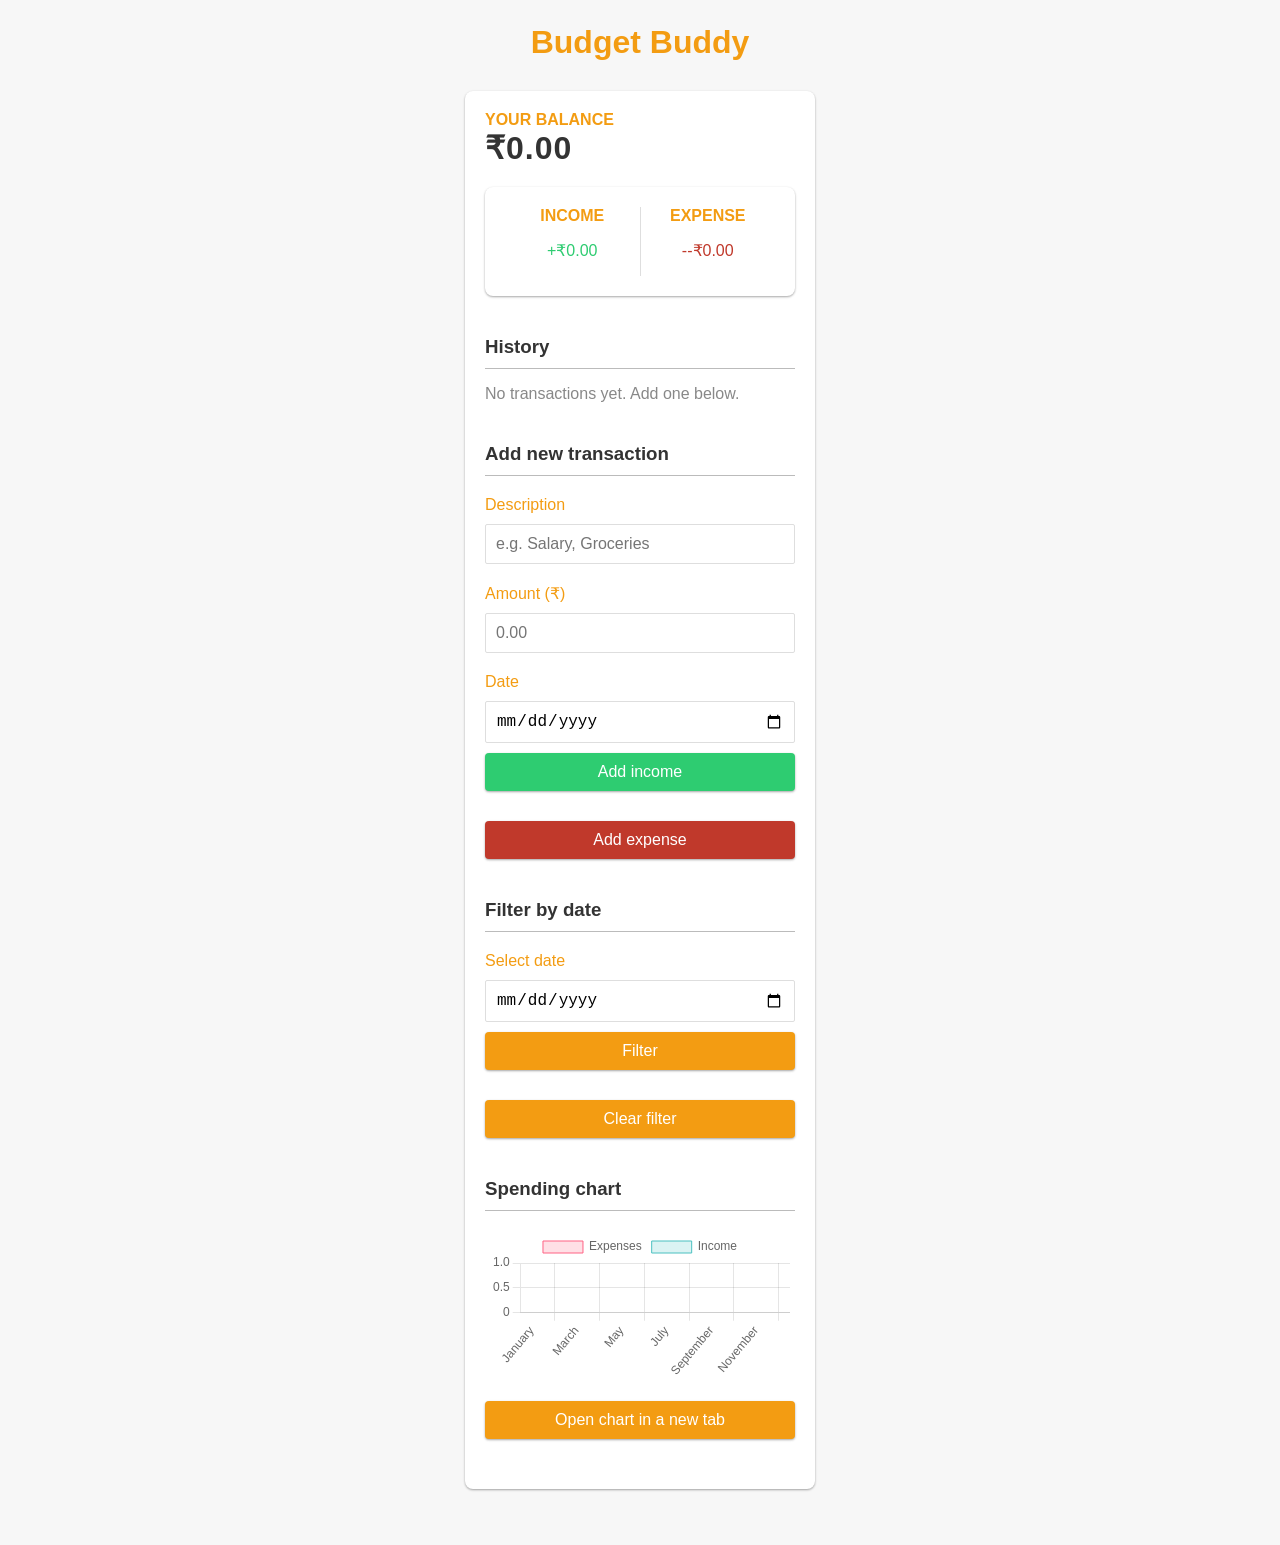
==== index.html @ 646fc15c "Tidy up for publishing: metadata, accessibility and local Chart.js - Add a meta description, Open Gr" ====
<!DOCTYPE html>
<html lang="en">
<head>
  <meta charset="UTF-8" />
  <meta name="viewport" content="width=device-width, initial-scale=1.0" />
  <title>Budget Buddy · Simple income and expense tracker</title>
  <meta name="description" content="Budget Buddy is a free income and expense tracker that runs in your browser. Log transactions, see your balance, filter by date and chart income against spending by month." />
  <meta name="author" content="Harsh Narain" />
  <meta name="theme-color" content="#f39c12" />
  <meta property="og:type" content="website" />
  <meta property="og:title" content="Budget Buddy" />
  <meta property="og:description" content="A simple income and expense tracker that runs in your browser, with monthly charts." />
  <link rel="icon" type="image/svg+xml" href="favicon.svg" />
  <link rel="stylesheet" href="style.css" />
  <script type="application/ld+json">
    {
      "@context": "https://schema.org",
      "@type": "WebApplication",
      "name": "Budget Buddy",
      "description": "A simple income and expense tracker that runs in the browser, with monthly charts.",
      "applicationCategory": "FinanceApplication",
      "operatingSystem": "Web",
      "isAccessibleForFree": true,
      "author": { "@type": "Person", "name": "Harsh Narain", "url": "https://github.com/hersh11" }
    }
  </script>
</head>
<body>
  <h1>Budget Buddy</h1>
  <main class="container">
    <p class="label">Your balance</p>
    <p id="balance" class="balance">₹0.00</p>
    <div class="inc-exp-container">
      <div>
        <p class="label">Income</p>
        <p id="money-plus" class="money-plus">+₹0.00</p>
      </div>
      <div>
        <p class="label">Expense</p>
        <p id="money-minus" class="money-minus">-₹0.00</p>
      </div>
    </div>

    <h2>History</h2>
    <p id="empty-list" class="empty-list" hidden>No transactions yet. Add one below.</p>
    <ul id="list" class="list"></ul>

    <h2>Add new transaction</h2>
    <form id="form">
      <div class="form-control">
        <label for="text">Description</label>
        <input type="text" id="text" placeholder="e.g. Salary, Groceries" autocomplete="off" />
      </div>
      <div class="form-control">
        <label for="amount">Amount (₹)</label>
        <input type="number" id="amount" placeholder="0.00" min="0.01" step="0.01" inputmode="decimal" />
      </div>
      <div class="form-control">
        <label for="date">Date</label>
        <input type="date" id="date" />
      </div>
      <p id="form-error" class="form-error" role="alert"></p>
      <button class="btn btn-income" type="button" onclick="addTransaction('income')">Add income</button>
      <button class="btn btn-expense" type="button" onclick="addTransaction('expense')">Add expense</button>
    </form>

    <h2>Filter by date</h2>
    <form id="filter-form">
      <div class="form-control">
        <label for="filter-date">Select date</label>
        <input type="date" id="filter-date" />
      </div>
      <button class="btn" type="button" onclick="filterTransactions()">Filter</button>
      <button class="btn" type="button" onclick="clearFilter()">Clear filter</button>
    </form>

    <h2>Spending chart</h2>
    <canvas id="spendingChart" role="img" aria-label="Bar chart of total income and expenses for each month"></canvas>
    <a class="btn" href="chart.html" target="_blank" rel="noopener">Open chart in a new tab</a>
  </main>

  <script src="chart.umd.min.js"></script>
  <script src="script.js"></script>
</body>
</html>
---- style.css ----
:root {
  --box-shadow: 0 1px 3px rgba(0, 0, 0, 0.12), 0 1px 2px rgba(0, 0, 0, 0.24);
  --primary-color: #f39c12;
  --primary-light-color: #f8c471;
  --income-color: #2ecc71;
  --expense-color: #c0392b;
  --background-color: #fff;
  --focus-color: #1a5276;
}

* {
  box-sizing: border-box;
}

body {
  background-color: #f7f7f7;
  display: flex;
  flex-direction: column;
  align-items: center;
  justify-content: center;
  min-height: 100vh;
  margin: 0;
  padding: 24px 0;
  font-family: -apple-system, BlinkMacSystemFont, "Segoe UI", Roboto, Oxygen, Ubuntu, Cantarell, "Open Sans", "Helvetica Neue", sans-serif;
  color: #333;
}

:focus-visible {
  outline: 3px solid var(--focus-color);
  outline-offset: 2px;
}

h1 {
  color: var(--primary-color);
  font-size: 2rem;
  margin: 0;
}

.container {
  margin: 30px auto;
  width: min(350px, calc(100% - 32px));
  background-color: var(--background-color);
  box-shadow: var(--box-shadow);
  padding: 20px;
  border-radius: 8px;
}

.container-wide {
  width: min(900px, calc(100% - 32px));
}

.balance {
  font-size: 2rem;
  font-weight: bold;
  letter-spacing: 1px;
  margin: 0;
}

h2 {
  font-size: 1.17rem;
  border-bottom: 1px solid #bbb;
  padding-bottom: 10px;
  margin: 40px 0 10px;
}

.label {
  margin: 0;
  font-weight: bold;
  text-transform: uppercase;
  color: var(--primary-color);
}

.inc-exp-container {
  background-color: var(--background-color);
  box-shadow: var(--box-shadow);
  padding: 20px;
  display: flex;
  justify-content: center;
  margin: 20px 0;
  border-radius: 8px;
}

.inc-exp-container > div {
  flex: 1;
  text-align: center;
}

.inc-exp-container > div:first-of-type {
  border-right: 1px solid #dedede;
}

.money-plus {
  color: var(--income-color);
}

.money-minus {
  color: var(--expense-color);
}

label {
  display: inline-block;
  margin: 10px 0;
  color: var(--primary-color);
}

input[type="text"],
input[type="number"],
input[type="date"] {
  border: 1px solid #dedede;
  border-radius: 2px;
  display: block;
  font-size: 16px;
  padding: 10px;
  width: 100%;
  margin-bottom: 10px;
}

.form-error {
  margin: 0 0 10px;
  color: var(--expense-color);
}

.form-error:empty {
  display: none;
}

.btn {
  cursor: pointer;
  background-color: var(--primary-color);
  box-shadow: var(--box-shadow);
  color: #fff;
  border: 0;
  display: block;
  font-size: 16px;
  margin: 10px 0 30px;
  padding: 10px;
  width: 100%;
  border-radius: 4px;
  text-align: center;
  text-decoration: none;
  transition: background-color 0.3s ease;
}

.btn:hover {
  background-color: var(--primary-light-color);
}

.btn-income {
  background-color: var(--income-color);
}

.btn-expense {
  background-color: var(--expense-color);
}

.empty-list {
  color: #888;
}

.list {
  list-style-type: none;
  padding: 0;
  margin-bottom: 40px;
}

.list li {
  background-color: var(--background-color);
  box-shadow: var(--box-shadow);
  color: #333;
  display: flex;
  align-items: center;
  justify-content: space-between;
  gap: 10px;
  position: relative;
  padding: 10px;
  margin: 10px 0;
  border-radius: 8px;
}

.list li.plus {
  border-right: 5px solid var(--income-color);
}

.list li.minus {
  border-right: 5px solid var(--expense-color);
}

.transaction-text {
  flex: 1;
  min-width: 0;
  overflow-wrap: anywhere;
}

.delete-btn {
  cursor: pointer;
  background-color: #e74c3c;
  border: 0;
  color: #fff;
  font-size: 20px;
  line-height: 20px;
  padding: 2px 5px;
  position: absolute;
  top: 50%;
  left: 0;
  transform: translate(-100%, -50%);
  opacity: 0;
  transition: opacity 0.3s ease;
  border-radius: 4px;
}

.list li:hover .delete-btn,
.delete-btn:focus-visible {
  opacity: 1;
}

/* Touch screens have no hover, so keep the delete button visible inside the row. */
@media (hover: none) {
  .delete-btn {
    position: static;
    transform: none;
    opacity: 1;
  }
}

.transaction-date {
  font-size: 0.8rem;
  color: #888;
  margin-left: 10px;
  white-space: nowrap;
}

#spendingChart {
  max-width: 100%;
  margin: 20px auto;
}

.back-link {
  color: var(--focus-color);
  font-weight: bold;
}
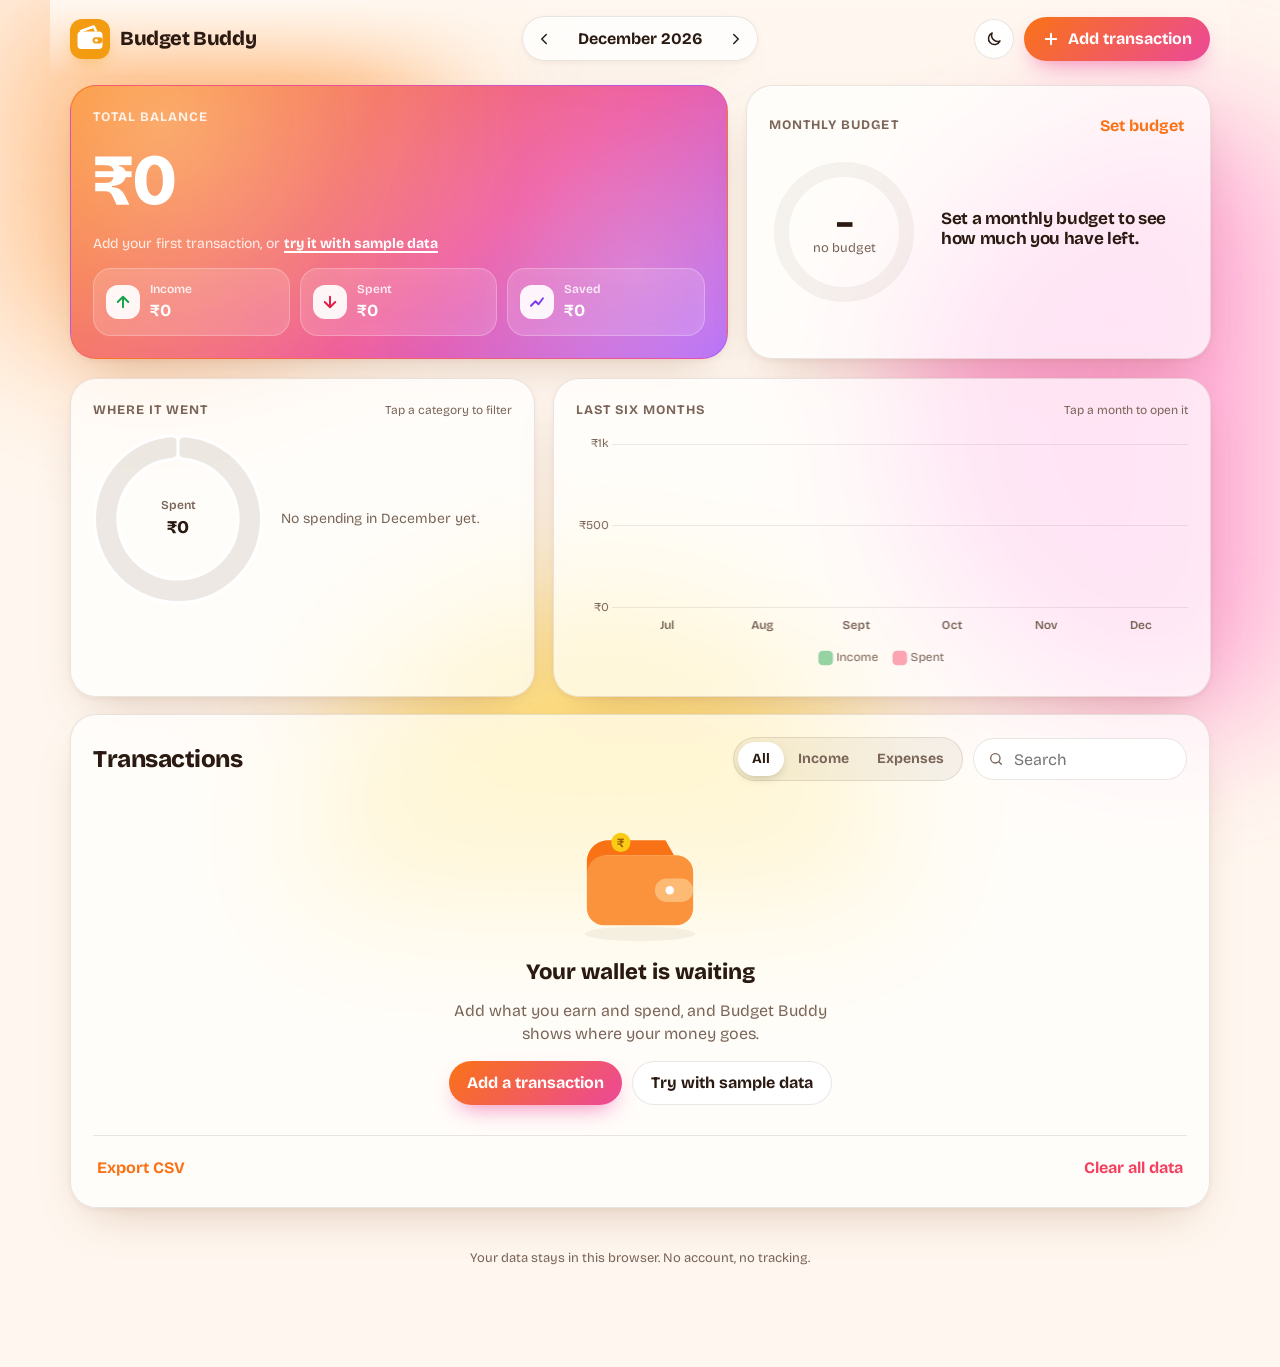
==== commit 0357c3b0: "Rebuild Budget Buddy as an animated, category-based tracker - Bento layout with a rolling odometer b" ====
--- a/index.html
+++ b/index.html
@@ -2,82 +2,256 @@
 <html lang="en">
 <head>
   <meta charset="UTF-8" />
-  <meta name="viewport" content="width=device-width, initial-scale=1.0" />
+  <meta name="viewport" content="width=device-width, initial-scale=1.0, viewport-fit=cover" />
   <title>Budget Buddy · Simple income and expense tracker</title>
-  <meta name="description" content="Budget Buddy is a free income and expense tracker that runs in your browser. Log transactions, see your balance, filter by date and chart income against spending by month." />
+  <meta name="description" content="Budget Buddy is a free income and expense tracker that runs in your browser. Log transactions by category, set a monthly budget and see where your money goes, month by month." />
   <meta name="author" content="Harsh Narain" />
-  <meta name="theme-color" content="#f39c12" />
+  <meta name="theme-color" content="#fff7ef" />
   <meta property="og:type" content="website" />
   <meta property="og:title" content="Budget Buddy" />
-  <meta property="og:description" content="A simple income and expense tracker that runs in your browser, with monthly charts." />
+  <meta property="og:description" content="A friendly income and expense tracker with monthly budgets, category breakdowns and trends. Runs in your browser." />
   <link rel="icon" type="image/svg+xml" href="favicon.svg" />
+  <link rel="preload" href="fonts/bricolage-latin.woff2" as="font" type="font/woff2" crossorigin />
   <link rel="stylesheet" href="style.css" />
   <script type="application/ld+json">
     {
       "@context": "https://schema.org",
       "@type": "WebApplication",
       "name": "Budget Buddy",
-      "description": "A simple income and expense tracker that runs in the browser, with monthly charts.",
+      "description": "A friendly income and expense tracker with monthly budgets, category breakdowns and trends. Runs in the browser.",
       "applicationCategory": "FinanceApplication",
       "operatingSystem": "Web",
       "isAccessibleForFree": true,
       "author": { "@type": "Person", "name": "Harsh Narain", "url": "https://github.com/hersh11" }
     }
   </script>
+  <script>
+    // Apply the saved or system theme before first paint.
+    try {
+      const saved = localStorage.getItem("budget-buddy.theme");
+      document.documentElement.dataset.theme = saved || (matchMedia("(prefers-color-scheme: dark)").matches ? "dark" : "light");
+    } catch (error) {
+      document.documentElement.dataset.theme = "light";
+    }
+  </script>
 </head>
 <body>
-  <h1>Budget Buddy</h1>
-  <main class="container">
-    <p class="label">Your balance</p>
-    <p id="balance" class="balance">₹0.00</p>
-    <div class="inc-exp-container">
-      <div>
-        <p class="label">Income</p>
-        <p id="money-plus" class="money-plus">+₹0.00</p>
-      </div>
-      <div>
-        <p class="label">Expense</p>
-        <p id="money-minus" class="money-minus">-₹0.00</p>
-      </div>
+  <div class="backdrop" aria-hidden="true">
+    <span class="blob blob-1"></span>
+    <span class="blob blob-2"></span>
+    <span class="blob blob-3"></span>
+  </div>
+
+  <header class="topbar">
+    <a class="brand" href="./" aria-label="Budget Buddy home">
+      <img src="favicon.svg" alt="" width="40" height="40" />
+      <span>Budget Buddy</span>
+    </a>
+
+    <div class="month-switcher" role="group" aria-label="Month">
+      <button type="button" class="icon-btn" id="prevMonth" aria-label="Previous month">
+        <svg viewBox="0 0 24 24" aria-hidden="true"><path d="m15 18-6-6 6-6" /></svg>
+      </button>
+      <button type="button" class="month-label" id="monthLabel" aria-live="polite" title="Back to this month"></button>
+      <button type="button" class="icon-btn" id="nextMonth" aria-label="Next month">
+        <svg viewBox="0 0 24 24" aria-hidden="true"><path d="m9 18 6-6-6-6" /></svg>
+      </button>
     </div>
 
-    <h2>History</h2>
-    <p id="empty-list" class="empty-list" hidden>No transactions yet. Add one below.</p>
-    <ul id="list" class="list"></ul>
-
-    <h2>Add new transaction</h2>
-    <form id="form">
-      <div class="form-control">
-        <label for="text">Description</label>
-        <input type="text" id="text" placeholder="e.g. Salary, Groceries" autocomplete="off" />
-      </div>
-      <div class="form-control">
-        <label for="amount">Amount (₹)</label>
-        <input type="number" id="amount" placeholder="0.00" min="0.01" step="0.01" inputmode="decimal" />
-      </div>
-      <div class="form-control">
-        <label for="date">Date</label>
-        <input type="date" id="date" />
-      </div>
-      <p id="form-error" class="form-error" role="alert"></p>
-      <button class="btn btn-income" type="button" onclick="addTransaction('income')">Add income</button>
-      <button class="btn btn-expense" type="button" onclick="addTransaction('expense')">Add expense</button>
+    <div class="topbar-actions">
+      <button type="button" class="icon-btn" id="themeToggle" aria-label="Switch to dark mode">
+        <svg class="icon-moon" viewBox="0 0 24 24" aria-hidden="true"><path d="M20 14.5A8 8 0 0 1 9.5 4a8 8 0 1 0 10.5 10.5Z" /></svg>
+        <svg class="icon-sun" viewBox="0 0 24 24" aria-hidden="true"><circle cx="12" cy="12" r="4" /><path d="M12 2v2M12 20v2M4.9 4.9l1.4 1.4M17.7 17.7l1.4 1.4M2 12h2M20 12h2M4.9 19.1l1.4-1.4M17.7 6.3l1.4-1.4" /></svg>
+      </button>
+      <button type="button" class="btn btn-primary add-btn" data-open-sheet aria-label="Add transaction">
+        <svg viewBox="0 0 24 24" aria-hidden="true"><path d="M12 5v14M5 12h14" /></svg>
+        <span aria-hidden="true">Add transaction</span>
+      </button>
+    </div>
+  </header>
+
+  <main class="bento">
+    <h1 class="visually-hidden">Budget Buddy</h1>
+
+    <section class="card balance-card" aria-labelledby="balanceTitle">
+      <div class="balance-glow" aria-hidden="true"></div>
+      <h2 id="balanceTitle" class="card-label">Total balance</h2>
+      <p class="balance">
+        <span class="visually-hidden" id="balanceText"></span>
+        <span class="odometer" id="balance" aria-hidden="true"></span>
+      </p>
+      <p class="balance-note" id="balanceNote"></p>
+      <div class="month-stats">
+        <div class="stat income">
+          <span class="stat-icon" aria-hidden="true">
+            <svg viewBox="0 0 24 24"><path d="M12 19V5M5 12l7-7 7 7" /></svg>
+          </span>
+          <div>
+            <span class="stat-label">Income</span>
+            <strong id="monthIncome">₹0</strong>
+          </div>
+        </div>
+        <div class="stat expense">
+          <span class="stat-icon" aria-hidden="true">
+            <svg viewBox="0 0 24 24"><path d="M12 5v14M5 12l7 7 7-7" /></svg>
+          </span>
+          <div>
+            <span class="stat-label">Spent</span>
+            <strong id="monthExpense">₹0</strong>
+          </div>
+        </div>
+        <div class="stat net">
+          <span class="stat-icon" aria-hidden="true">
+            <svg viewBox="0 0 24 24"><path d="M4 17l6-6 4 4 6-8" /></svg>
+          </span>
+          <div>
+            <span class="stat-label">Saved</span>
+            <strong id="monthNet">₹0</strong>
+          </div>
+        </div>
+      </div>
+    </section>
+
+    <section class="card budget-card" aria-labelledby="budgetTitle">
+      <div class="card-head">
+        <h2 id="budgetTitle" class="card-label">Monthly budget</h2>
+        <button type="button" class="text-btn" id="editBudget">Set budget</button>
+      </div>
+      <div class="budget-body">
+        <div class="ring-wrap">
+          <svg class="ring" viewBox="0 0 120 120" aria-hidden="true">
+            <defs>
+              <linearGradient id="ringGradient" x1="0" y1="0" x2="1" y2="1">
+                <stop offset="0" class="stop-a" />
+                <stop offset="1" class="stop-b" />
+              </linearGradient>
+            </defs>
+            <circle class="ring-track" cx="60" cy="60" r="50" />
+            <circle class="ring-fill" id="budgetRing" cx="60" cy="60" r="50" pathLength="100" />
+          </svg>
+          <div class="ring-center">
+            <strong id="budgetPercent">–</strong>
+            <span id="budgetPercentLabel">no budget</span>
+          </div>
+        </div>
+        <div class="budget-copy">
+          <p class="budget-headline" id="budgetHeadline">Set a monthly budget to track your spending.</p>
+          <p class="budget-detail" id="budgetDetail"></p>
+          <form class="budget-form" id="budgetForm" hidden>
+            <label for="budgetInput">Budget for each month (₹)</label>
+            <div class="inline-field">
+              <input type="number" id="budgetInput" min="1" step="100" inputmode="numeric" placeholder="20000" />
+              <button type="submit" class="btn btn-primary btn-small">Save</button>
+            </div>
+          </form>
+        </div>
+      </div>
+    </section>
+
+    <section class="card category-card" aria-labelledby="categoryTitle">
+      <div class="card-head">
+        <h2 id="categoryTitle" class="card-label">Where it went</h2>
+        <span class="card-hint">Tap a category to filter</span>
+      </div>
+      <div class="category-body">
+        <div class="donut-wrap">
+          <canvas id="categoryChart" role="img" aria-label="Doughnut chart of this month's spending by category"></canvas>
+          <div class="donut-center" aria-hidden="true">
+            <span>Spent</span>
+            <strong id="donutTotal">₹0</strong>
+          </div>
+        </div>
+        <ul class="legend" id="categoryLegend"></ul>
+      </div>
+    </section>
+
+    <section class="card trend-card" aria-labelledby="trendTitle">
+      <div class="card-head">
+        <h2 id="trendTitle" class="card-label">Last six months</h2>
+        <span class="card-hint">Tap a month to open it</span>
+      </div>
+      <div class="trend-wrap">
+        <canvas id="trendChart" role="img" aria-label="Bar chart of income and spending for each of the last six months"></canvas>
+      </div>
+    </section>
+
+    <section class="card list-card" aria-labelledby="listTitle">
+      <div class="list-head">
+        <h2 id="listTitle">Transactions</h2>
+        <div class="list-tools">
+          <div class="segmented" role="radiogroup" aria-label="Show">
+            <span class="segmented-pill" aria-hidden="true"></span>
+            <label><input type="radio" name="typeFilter" value="all" checked /><span>All</span></label>
+            <label><input type="radio" name="typeFilter" value="income" /><span>Income</span></label>
+            <label><input type="radio" name="typeFilter" value="expense" /><span>Expenses</span></label>
+          </div>
+          <div class="search">
+            <svg viewBox="0 0 24 24" aria-hidden="true"><circle cx="11" cy="11" r="7" /><path d="m20 20-3.5-3.5" /></svg>
+            <input type="search" id="search" placeholder="Search" aria-label="Search transactions" />
+          </div>
+        </div>
+      </div>
+      <div class="active-filter" id="activeFilter"></div>
+      <div id="transactionList" class="transaction-list"></div>
+      <div class="list-foot">
+        <button type="button" class="text-btn" id="exportCsv">Export CSV</button>
+        <button type="button" class="text-btn danger" id="clearAll">Clear all data</button>
+      </div>
+    </section>
+  </main>
+
+  <footer class="footer">
+    <p>Your data stays in this browser. No account, no tracking.</p>
+  </footer>
+
+  <button type="button" class="fab" data-open-sheet aria-label="Add transaction">
+    <svg viewBox="0 0 24 24" aria-hidden="true"><path d="M12 5v14M5 12h14" /></svg>
+  </button>
+
+  <dialog class="sheet" id="sheet" aria-labelledby="sheetTitle">
+    <form id="transactionForm" class="sheet-form" novalidate>
+      <div class="sheet-grabber" aria-hidden="true"></div>
+      <div class="sheet-head">
+        <h2 id="sheetTitle">New transaction</h2>
+        <button type="button" class="icon-btn" data-close-sheet aria-label="Close">
+          <svg viewBox="0 0 24 24" aria-hidden="true"><path d="M6 6l12 12M18 6 6 18" /></svg>
+        </button>
+      </div>
+
+      <div class="segmented type-toggle" role="radiogroup" aria-label="Type">
+        <span class="segmented-pill" aria-hidden="true"></span>
+        <label><input type="radio" name="type" value="expense" checked /><span>Expense</span></label>
+        <label><input type="radio" name="type" value="income" /><span>Income</span></label>
+      </div>
+
+      <label class="amount-field" for="amount">
+        <span class="visually-hidden">Amount in rupees</span>
+        <span class="currency" aria-hidden="true">₹</span>
+        <input type="number" id="amount" name="amount" min="0.01" step="0.01" inputmode="decimal" placeholder="0" autocomplete="off" />
+      </label>
+
+      <fieldset class="category-picker">
+        <legend>Category</legend>
+        <div class="category-grid" id="categoryGrid"></div>
+      </fieldset>
+
+      <div class="field-row">
+        <label class="field">
+          <span>Description</span>
+          <input type="text" id="note" name="note" maxlength="60" placeholder="Optional" autocomplete="off" />
+        </label>
+        <label class="field">
+          <span>Date</span>
+          <input type="date" id="date" name="date" />
+        </label>
+      </div>
+
+      <p class="form-error" id="formError" role="alert"></p>
+      <button type="submit" class="btn btn-primary btn-block" id="submitBtn">Add expense</button>
     </form>
-
-    <h2>Filter by date</h2>
-    <form id="filter-form">
-      <div class="form-control">
-        <label for="filter-date">Select date</label>
-        <input type="date" id="filter-date" />
-      </div>
-      <button class="btn" type="button" onclick="filterTransactions()">Filter</button>
-      <button class="btn" type="button" onclick="clearFilter()">Clear filter</button>
-    </form>
-
-    <h2>Spending chart</h2>
-    <canvas id="spendingChart" role="img" aria-label="Bar chart of total income and expenses for each month"></canvas>
-    <a class="btn" href="chart.html" target="_blank" rel="noopener">Open chart in a new tab</a>
-  </main>
+  </dialog>
+
+  <div class="toast-region" aria-live="polite" id="toasts"></div>
 
   <script src="chart.umd.min.js"></script>
   <script src="script.js"></script>
--- a/style.css
+++ b/style.css
@@ -1,240 +1,1916 @@
+/* Bricolage Grotesque, self-hosted (SIL Open Font License, see fonts/). The
+   Latin Extended file holds the rupee sign. */
+@font-face {
+  font-family: "Bricolage Grotesque";
+  font-style: normal;
+  font-weight: 200 800;
+  font-display: swap;
+  src: url("fonts/bricolage-latin.woff2") format("woff2");
+  unicode-range: U+0000-00FF, U+0131, U+0152-0153, U+02BB-02BC, U+02C6, U+02DA, U+02DC, U+0304, U+0308, U+0329, U+2000-206F, U+20AC, U+2122, U+2191, U+2193, U+2212, U+2215, U+FEFF, U+FFFD;
+}
+
+@font-face {
+  font-family: "Bricolage Grotesque";
+  font-style: normal;
+  font-weight: 200 800;
+  font-display: swap;
+  src: url("fonts/bricolage-latin-ext.woff2") format("woff2");
+  unicode-range: U+0100-02BA, U+02BD-02C5, U+02C7-02CC, U+02CE-02D7, U+02DD-02FF, U+0304, U+0308, U+0329, U+1D00-1DBF, U+1E00-1E9F, U+1EF2-1EFF, U+2020, U+20A0-20AB, U+20AD-20C0, U+2113, U+2C60-2C7F, U+A720-A7FF;
+}
+
 :root {
-  --box-shadow: 0 1px 3px rgba(0, 0, 0, 0.12), 0 1px 2px rgba(0, 0, 0, 0.24);
-  --primary-color: #f39c12;
-  --primary-light-color: #f8c471;
-  --income-color: #2ecc71;
-  --expense-color: #c0392b;
-  --background-color: #fff;
-  --focus-color: #1a5276;
-}
-
-* {
+  color-scheme: light;
+  --bg: #fff7ef;
+  --ink: #2a1a12;
+  --muted: #7a6558;
+  --line: rgba(84, 52, 30, 0.12);
+  --surface: rgba(255, 255, 255, 0.72);
+  --surface-solid: #ffffff;
+  --surface-strong: rgba(255, 255, 255, 0.92);
+  --chip: rgba(84, 52, 30, 0.06);
+  --primary: #f97316;
+  --primary-2: #ec4899;
+  --income: #16a34a;
+  --expense: #f43f5e;
+  --chart-grid: rgba(84, 52, 30, 0.1);
+  --shadow: 0 20px 50px -20px rgba(122, 55, 12, 0.28), 0 2px 6px rgba(122, 55, 12, 0.06);
+  --blob-1: #ffb37a;
+  --blob-2: #ff8fc4;
+  --blob-3: #ffd56b;
+  --radius: 26px;
+  --font: "Bricolage Grotesque", ui-rounded, system-ui, -apple-system, "Segoe UI", sans-serif;
+  --ease-out: cubic-bezier(0.16, 1, 0.3, 1);
+  --ease-spring: cubic-bezier(0.34, 1.56, 0.64, 1);
+}
+
+:root[data-theme="dark"] {
+  color-scheme: dark;
+  --bg: #16111c;
+  --ink: #fbefe6;
+  --muted: #b4a3b0;
+  --line: rgba(255, 236, 222, 0.1);
+  --surface: rgba(38, 29, 46, 0.62);
+  --surface-solid: #241b2c;
+  --surface-strong: rgba(38, 29, 46, 0.94);
+  --chip: rgba(255, 236, 222, 0.07);
+  --income: #4ade80;
+  --expense: #fb7185;
+  --chart-grid: rgba(255, 236, 222, 0.08);
+  --shadow: 0 24px 60px -24px rgba(0, 0, 0, 0.7), 0 2px 6px rgba(0, 0, 0, 0.25);
+  --blob-1: #c2410c;
+  --blob-2: #9d174d;
+  --blob-3: #6d28d9;
+}
+
+*,
+*::before,
+*::after {
   box-sizing: border-box;
 }
 
+html {
+  -webkit-text-size-adjust: 100%;
+}
+
 body {
-  background-color: #f7f7f7;
+  min-height: 100vh;
+  margin: 0;
+  padding-bottom: env(safe-area-inset-bottom);
+  background: var(--bg);
+  color: var(--ink);
+  font-family: var(--font);
+  line-height: 1.45;
+  -webkit-font-smoothing: antialiased;
+}
+
+h1,
+h2,
+h3,
+p {
+  margin: 0;
+}
+
+button,
+input {
+  font: inherit;
+  color: inherit;
+}
+
+button {
+  cursor: pointer;
+}
+
+:focus-visible {
+  outline: 3px solid var(--primary);
+  outline-offset: 2px;
+}
+
+.visually-hidden {
+  position: absolute;
+  width: 1px;
+  height: 1px;
+  margin: -1px;
+  overflow: hidden;
+  clip-path: inset(50%);
+  white-space: nowrap;
+}
+
+svg {
+  fill: none;
+  stroke: currentColor;
+  stroke-width: 2;
+  stroke-linecap: round;
+  stroke-linejoin: round;
+}
+
+/* ---------- Animated background ---------- */
+
+.backdrop {
+  position: fixed;
+  inset: 0;
+  z-index: -1;
+  overflow: hidden;
+  filter: blur(70px) saturate(1.2);
+  opacity: 0.75;
+}
+
+:root[data-theme="dark"] .backdrop {
+  opacity: 0.5;
+}
+
+.blob {
+  position: absolute;
+  width: 46vmax;
+  height: 46vmax;
+  border-radius: 50%;
+}
+
+.blob-1 {
+  top: -18vmax;
+  left: -12vmax;
+  background: var(--blob-1);
+  animation: float-1 22s ease-in-out infinite alternate;
+}
+
+.blob-2 {
+  top: 10vmax;
+  right: -16vmax;
+  background: var(--blob-2);
+  animation: float-2 26s ease-in-out infinite alternate;
+}
+
+.blob-3 {
+  bottom: -22vmax;
+  left: 24vw;
+  background: var(--blob-3);
+  animation: float-3 30s ease-in-out infinite alternate;
+}
+
+/* ---------- Top bar ---------- */
+
+.topbar {
+  position: sticky;
+  top: 0;
+  z-index: 10;
+  display: grid;
+  grid-template-columns: 1fr auto 1fr;
+  align-items: center;
+  gap: 12px;
+  max-width: 1180px;
+  margin: 0 auto;
+  padding: 16px 20px;
+}
+
+.topbar::before {
+  content: "";
+  position: absolute;
+  inset: 0;
+  z-index: -1;
+  background: linear-gradient(var(--bg), color-mix(in srgb, var(--bg) 0%, transparent));
+}
+
+.brand {
+  white-space: nowrap;
+  display: inline-flex;
+  align-items: center;
+  gap: 10px;
+  justify-self: start;
+  color: inherit;
+  font-size: 20px;
+  font-weight: 800;
+  letter-spacing: -0.02em;
+  text-decoration: none;
+}
+
+.brand img {
+  border-radius: 12px;
+  box-shadow: 0 8px 20px -8px rgba(243, 156, 18, 0.7);
+  transition: transform 500ms var(--ease-spring);
+}
+
+.brand:hover img {
+  transform: rotate(-8deg) scale(1.06);
+}
+
+.month-switcher {
+  display: inline-flex;
+  align-items: center;
+  gap: 4px;
+  padding: 4px;
+  border: 1px solid var(--line);
+  border-radius: 999px;
+  background: var(--surface);
+  box-shadow: var(--shadow);
+  backdrop-filter: blur(16px);
+}
+
+.month-label {
+  min-width: 150px;
+  padding: 6px 10px;
+  border: 0;
+  border-radius: 999px;
+  background: none;
+  font-weight: 700;
+  text-align: center;
+}
+
+.month-label:not(.is-current):hover {
+  background: var(--chip);
+}
+
+.topbar-actions {
   display: flex;
-  flex-direction: column;
+  align-items: center;
+  justify-content: flex-end;
+  gap: 10px;
+}
+
+.icon-btn {
+  display: inline-grid;
+  place-items: center;
+  width: 40px;
+  height: 40px;
+  padding: 0;
+  border: 1px solid var(--line);
+  border-radius: 50%;
+  background: var(--surface-strong);
+  transition: transform 250ms var(--ease-spring), background 200ms ease;
+}
+
+.month-switcher .icon-btn {
+  width: 34px;
+  height: 34px;
+  border: 0;
+  background: transparent;
+}
+
+.icon-btn:hover {
+  transform: scale(1.08);
+  background: var(--chip);
+}
+
+.icon-btn svg {
+  width: 18px;
+  height: 18px;
+}
+
+#themeToggle .icon-sun,
+:root[data-theme="dark"] #themeToggle .icon-moon {
+  display: none;
+}
+
+:root[data-theme="dark"] #themeToggle .icon-sun {
+  display: block;
+  animation: spin-in 600ms var(--ease-spring);
+}
+
+:root:not([data-theme="dark"]) #themeToggle .icon-moon {
+  animation: spin-in 600ms var(--ease-spring);
+}
+
+/* ---------- Buttons ---------- */
+
+.btn {
+  display: inline-flex;
   align-items: center;
   justify-content: center;
-  min-height: 100vh;
-  margin: 0;
-  padding: 24px 0;
-  font-family: -apple-system, BlinkMacSystemFont, "Segoe UI", Roboto, Oxygen, Ubuntu, Cantarell, "Open Sans", "Helvetica Neue", sans-serif;
-  color: #333;
-}
-
-:focus-visible {
-  outline: 3px solid var(--focus-color);
-  outline-offset: 2px;
-}
-
-h1 {
-  color: var(--primary-color);
-  font-size: 2rem;
-  margin: 0;
-}
-
-.container {
-  margin: 30px auto;
-  width: min(350px, calc(100% - 32px));
-  background-color: var(--background-color);
-  box-shadow: var(--box-shadow);
-  padding: 20px;
-  border-radius: 8px;
-}
-
-.container-wide {
-  width: min(900px, calc(100% - 32px));
-}
-
-.balance {
-  font-size: 2rem;
-  font-weight: bold;
-  letter-spacing: 1px;
-  margin: 0;
-}
-
-h2 {
-  font-size: 1.17rem;
-  border-bottom: 1px solid #bbb;
-  padding-bottom: 10px;
-  margin: 40px 0 10px;
-}
-
-.label {
-  margin: 0;
-  font-weight: bold;
-  text-transform: uppercase;
-  color: var(--primary-color);
-}
-
-.inc-exp-container {
-  background-color: var(--background-color);
-  box-shadow: var(--box-shadow);
-  padding: 20px;
-  display: flex;
-  justify-content: center;
-  margin: 20px 0;
-  border-radius: 8px;
-}
-
-.inc-exp-container > div {
-  flex: 1;
-  text-align: center;
-}
-
-.inc-exp-container > div:first-of-type {
-  border-right: 1px solid #dedede;
-}
-
-.money-plus {
-  color: var(--income-color);
-}
-
-.money-minus {
-  color: var(--expense-color);
-}
-
-label {
-  display: inline-block;
-  margin: 10px 0;
-  color: var(--primary-color);
-}
-
-input[type="text"],
-input[type="number"],
-input[type="date"] {
-  border: 1px solid #dedede;
-  border-radius: 2px;
-  display: block;
-  font-size: 16px;
-  padding: 10px;
+  gap: 8px;
+  min-height: 44px;
+  padding: 0 18px;
+  border: 0;
+  border-radius: 999px;
+  font-weight: 700;
+  white-space: nowrap;
+  transition: transform 250ms var(--ease-spring), box-shadow 250ms ease, filter 200ms ease;
+}
+
+.btn svg {
+  width: 18px;
+  height: 18px;
+  stroke-width: 2.6;
+}
+
+.btn-primary {
+  background: linear-gradient(135deg, var(--primary), var(--primary-2));
+  color: #fff;
+  box-shadow: 0 10px 24px -10px rgba(236, 72, 153, 0.8);
+}
+
+.btn-primary:hover {
+  transform: translateY(-2px);
+  box-shadow: 0 16px 32px -12px rgba(236, 72, 153, 0.85);
+}
+
+.btn-primary:active {
+  transform: scale(0.97);
+}
+
+.btn-ghost {
+  border: 1px solid var(--line);
+  background: var(--surface-strong);
+}
+
+.btn-ghost:hover {
+  transform: translateY(-2px);
+}
+
+.btn-small {
+  min-height: 38px;
+  padding: 0 16px;
+}
+
+.btn-block {
   width: 100%;
-  margin-bottom: 10px;
-}
-
-.form-error {
-  margin: 0 0 10px;
-  color: var(--expense-color);
-}
-
-.form-error:empty {
-  display: none;
-}
-
-.btn {
-  cursor: pointer;
-  background-color: var(--primary-color);
-  box-shadow: var(--box-shadow);
-  color: #fff;
+  min-height: 52px;
+  font-size: 17px;
+}
+
+/* Keep the submit button in reach when the sheet scrolls. */
+.sheet-form .btn-block {
+  position: sticky;
+  bottom: 0;
+  z-index: 1;
+  /* Fades out whatever scrolls underneath. */
+  box-shadow:
+    0 -18px 18px 6px var(--surface-solid),
+    0 10px 24px -10px rgba(236, 72, 153, 0.8);
+}
+
+.text-btn {
+  padding: 6px 4px;
   border: 0;
-  display: block;
-  font-size: 16px;
-  margin: 10px 0 30px;
-  padding: 10px;
-  width: 100%;
-  border-radius: 4px;
-  text-align: center;
-  text-decoration: none;
-  transition: background-color 0.3s ease;
-}
-
-.btn:hover {
-  background-color: var(--primary-light-color);
-}
-
-.btn-income {
-  background-color: var(--income-color);
-}
-
-.btn-expense {
-  background-color: var(--expense-color);
-}
-
-.empty-list {
-  color: #888;
-}
-
-.list {
-  list-style-type: none;
-  padding: 0;
-  margin-bottom: 40px;
-}
-
-.list li {
-  background-color: var(--background-color);
-  box-shadow: var(--box-shadow);
-  color: #333;
+  background: none;
+  color: var(--primary);
+  font-weight: 700;
+}
+
+.text-btn:hover {
+  text-decoration: underline;
+  text-underline-offset: 3px;
+}
+
+.text-btn.danger {
+  color: var(--expense);
+}
+
+/* ---------- Bento grid ---------- */
+
+.bento {
+  display: grid;
+  grid-template-columns: repeat(12, minmax(0, 1fr));
+  gap: 18px;
+  max-width: 1180px;
+  margin: 0 auto;
+  padding: 8px 20px 40px;
+}
+
+.card {
+  position: relative;
+  min-width: 0;
+  padding: 22px;
+  border: 1px solid var(--line);
+  border-radius: var(--radius);
+  background: var(--surface);
+  box-shadow: var(--shadow);
+  backdrop-filter: blur(18px) saturate(1.3);
+  animation: card-in 800ms var(--ease-out) both;
+}
+
+.balance-card {
+  grid-column: span 7;
+  animation-delay: 60ms;
+}
+
+.budget-card {
+  grid-column: span 5;
+  animation-delay: 140ms;
+}
+
+.category-card {
+  grid-column: span 5;
+  animation-delay: 220ms;
+}
+
+.trend-card {
+  grid-column: span 7;
+  animation-delay: 300ms;
+}
+
+.list-card {
+  grid-column: span 12;
+  animation-delay: 380ms;
+}
+
+.card-head {
   display: flex;
   align-items: center;
   justify-content: space-between;
+  gap: 12px;
+  margin-bottom: 14px;
+}
+
+.card-label {
+  color: var(--muted);
+  font-size: 13px;
+  font-weight: 700;
+  text-transform: uppercase;
+  letter-spacing: 0.08em;
+}
+
+.card-hint {
+  color: var(--muted);
+  font-size: 12px;
+}
+
+/* ---------- Balance ---------- */
+
+.balance-card {
+  overflow: hidden;
+  isolation: isolate;
+  display: grid;
+  align-content: space-between;
+  gap: 14px;
+  min-height: 260px;
+  background:
+    linear-gradient(140deg, rgba(249, 115, 22, 0.95), rgba(236, 72, 153, 0.95) 60%, rgba(168, 85, 247, 0.95));
+  color: #fff;
+  border-color: transparent;
+}
+
+.balance-card .card-label {
+  color: rgba(255, 255, 255, 0.85);
+}
+
+.balance-glow {
+  position: absolute;
+  inset: -40%;
+  z-index: -1;
+  background:
+    radial-gradient(circle at 30% 30%, rgba(255, 220, 150, 0.55), transparent 40%),
+    radial-gradient(circle at 70% 60%, rgba(255, 255, 255, 0.25), transparent 35%);
+  animation: glow-spin 18s linear infinite;
+}
+
+.balance {
+  font-size: clamp(42px, 7vw, 72px);
+  font-weight: 800;
+  line-height: 1;
+  letter-spacing: -0.03em;
+}
+
+.odometer {
+  display: inline-flex;
+  align-items: flex-start;
+  font-variant-numeric: tabular-nums;
+}
+
+.odo-digit {
+  display: inline-block;
+  height: 1.1em;
+  overflow: hidden;
+}
+
+.odo-strip {
+  --d: 0;
+  display: flex;
+  flex-direction: column;
+  transform: translateY(calc(var(--d) * -1.1em));
+  transition: transform 1100ms cubic-bezier(0.2, 0.9, 0.2, 1);
+  transition-delay: calc(var(--k, 0) * 45ms);
+}
+
+.odo-strip span,
+.odo-symbol {
+  display: block;
+  height: 1.1em;
+  line-height: 1.1em;
+}
+
+.balance-note {
+  color: rgba(255, 255, 255, 0.85);
+  font-size: 14px;
+}
+
+.inline-link {
+  padding: 0;
+  border: 0;
+  background: none;
+  color: #fff;
+  font-weight: 700;
+  text-decoration: underline;
+  text-decoration-thickness: 2px;
+  text-underline-offset: 3px;
+}
+
+.month-stats {
+  display: grid;
+  grid-template-columns: repeat(3, minmax(0, 1fr));
   gap: 10px;
+}
+
+.stat {
+  display: flex;
+  align-items: center;
+  gap: 10px;
+  min-width: 0;
+  padding: 12px;
+  border: 1px solid rgba(255, 255, 255, 0.25);
+  border-radius: 18px;
+  background: rgba(255, 255, 255, 0.16);
+  backdrop-filter: blur(10px);
+  transition: transform 300ms var(--ease-spring), background 200ms ease;
+}
+
+.stat:hover {
+  transform: translateY(-3px);
+  background: rgba(255, 255, 255, 0.24);
+}
+
+.stat > div {
+  min-width: 0;
+}
+
+.stat-icon {
+  display: grid;
+  place-items: center;
+  flex: none;
+  width: 34px;
+  height: 34px;
+  border-radius: 12px;
+  background: rgba(255, 255, 255, 0.92);
+}
+
+.stat-icon svg {
+  width: 18px;
+  height: 18px;
+  stroke-width: 2.6;
+}
+
+.stat.income .stat-icon {
+  color: #16a34a;
+}
+
+.stat.expense .stat-icon {
+  color: #e11d48;
+}
+
+.stat.net .stat-icon {
+  color: #7c3aed;
+}
+
+.stat-label {
+  display: block;
+  color: rgba(255, 255, 255, 0.85);
+  font-size: 12px;
+  font-weight: 600;
+}
+
+.stat strong {
+  display: block;
+  overflow: hidden;
+  font-size: 17px;
+  text-overflow: ellipsis;
+  white-space: nowrap;
+}
+
+/* ---------- Budget ring ---------- */
+
+.budget-card {
+  --ring-a: #22c55e;
+  --ring-b: #14b8a6;
+}
+
+.budget-card[data-level="warn"] {
+  --ring-a: #f59e0b;
+  --ring-b: #f97316;
+}
+
+.budget-card[data-level="over"] {
+  --ring-a: #f43f5e;
+  --ring-b: #db2777;
+}
+
+.budget-body {
+  display: flex;
+  align-items: center;
+  gap: 22px;
+}
+
+.ring-wrap {
   position: relative;
-  padding: 10px;
-  margin: 10px 0;
-  border-radius: 8px;
-}
-
-.list li.plus {
-  border-right: 5px solid var(--income-color);
-}
-
-.list li.minus {
-  border-right: 5px solid var(--expense-color);
-}
-
-.transaction-text {
+  flex: none;
+  width: 150px;
+  height: 150px;
+}
+
+.ring {
+  width: 100%;
+  height: 100%;
+  transform: rotate(-90deg);
+}
+
+.ring circle {
+  fill: none;
+  stroke-width: 12;
+}
+
+.ring-track {
+  stroke: var(--chip);
+}
+
+.ring-fill {
+  --value: 0;
+  stroke: url(#ringGradient);
+  stroke-linecap: round;
+  stroke-dasharray: 100;
+  stroke-dashoffset: calc(100 - var(--value));
+  transition: stroke-dashoffset 1200ms var(--ease-out) 250ms;
+}
+
+.stop-a {
+  stop-color: var(--ring-a);
+}
+
+.stop-b {
+  stop-color: var(--ring-b);
+}
+
+.budget-card[data-level="none"] .ring-fill {
+  stroke: transparent;
+}
+
+.budget-card[data-level="over"] .ring-wrap {
+  animation: wobble 900ms var(--ease-out) 700ms;
+}
+
+.ring-center {
+  position: absolute;
+  inset: 0;
+  display: grid;
+  place-content: center;
+  text-align: center;
+}
+
+.ring-center strong {
+  font-size: 32px;
+  font-weight: 800;
+  line-height: 1;
+}
+
+.ring-center span {
+  color: var(--muted);
+  font-size: 13px;
+}
+
+.budget-copy {
+  display: grid;
+  gap: 6px;
+  min-width: 0;
+}
+
+.budget-headline {
+  font-size: 22px;
+  font-weight: 800;
+  line-height: 1.2;
+  letter-spacing: -0.02em;
+}
+
+.budget-card[data-level="none"] .budget-headline {
+  font-size: 17px;
+  font-weight: 700;
+}
+
+.budget-card[data-level="over"] .budget-headline {
+  color: var(--expense);
+}
+
+.budget-detail {
+  color: var(--muted);
+  font-size: 14px;
+}
+
+.budget-form {
+  display: grid;
+  gap: 6px;
+  margin-top: 8px;
+  animation: pop-in 300ms var(--ease-spring);
+}
+
+.budget-form[hidden] {
+  display: none;
+}
+
+.budget-form label {
+  color: var(--muted);
+  font-size: 13px;
+  font-weight: 600;
+}
+
+.inline-field {
+  display: flex;
+  gap: 8px;
+}
+
+.inline-field input {
   flex: 1;
   min-width: 0;
+  min-height: 38px;
+  padding: 0 12px;
+  border: 1px solid var(--line);
+  border-radius: 12px;
+  background: var(--surface-solid);
+}
+
+/* ---------- Categories ---------- */
+
+.category-body {
+  display: grid;
+  grid-template-columns: 170px minmax(0, 1fr);
+  align-items: center;
+  gap: 18px;
+}
+
+.donut-wrap {
+  position: relative;
+  height: 170px;
+}
+
+.donut-center {
+  position: absolute;
+  inset: 0;
+  display: grid;
+  place-content: center;
+  text-align: center;
+  pointer-events: none;
+}
+
+.donut-center span {
+  color: var(--muted);
+  font-size: 12px;
+  font-weight: 600;
+}
+
+.donut-center strong {
+  font-size: 18px;
+  font-weight: 800;
+}
+
+.legend {
+  display: grid;
+  gap: 4px;
+  max-height: 230px;
+  margin: 0;
+  padding: 0;
+  overflow-y: auto;
+  list-style: none;
+}
+
+.legend li {
+  animation: slide-in 500ms var(--ease-out) both;
+  animation-delay: calc(var(--i) * 50ms);
+}
+
+.legend-item {
+  display: grid;
+  grid-template-columns: 30px minmax(0, 1fr) auto;
+  grid-template-areas:
+    "emoji name amount"
+    "emoji bar share";
+  column-gap: 10px;
+  row-gap: 4px;
+  align-items: center;
+  width: 100%;
+  padding: 7px 8px;
+  border: 1px solid transparent;
+  border-radius: 14px;
+  background: none;
+  text-align: left;
+  transition: background 200ms ease, border-color 200ms ease;
+}
+
+.legend-item:hover {
+  background: var(--chip);
+}
+
+.legend-item[aria-pressed="true"] {
+  border-color: var(--primary);
+  background: color-mix(in srgb, var(--primary) 10%, transparent);
+}
+
+.legend-emoji {
+  grid-area: emoji;
+  display: grid;
+  place-items: center;
+  width: 30px;
+  height: 30px;
+  border-radius: 10px;
+  background: color-mix(in srgb, var(--c) 18%, transparent);
+  font-size: 16px;
+}
+
+.legend-name {
+  grid-area: name;
+  overflow: hidden;
+  font-size: 14px;
+  font-weight: 700;
+  text-overflow: ellipsis;
+  white-space: nowrap;
+}
+
+.legend-amount {
+  grid-area: amount;
+  font-size: 14px;
+  font-weight: 700;
+}
+
+.legend-bar {
+  grid-area: bar;
+  height: 6px;
+  overflow: hidden;
+  border-radius: 99px;
+  background: var(--chip);
+}
+
+.legend-bar i {
+  display: block;
+  width: var(--w);
+  height: 100%;
+  border-radius: inherit;
+  background: var(--c);
+  transform-origin: left;
+  animation: grow-x 900ms var(--ease-out) both;
+}
+
+.legend-share {
+  grid-area: share;
+  color: var(--muted);
+  font-size: 12px;
+  text-align: right;
+}
+
+.legend-empty {
+  color: var(--muted);
+  font-size: 14px;
+}
+
+/* ---------- Trend ---------- */
+
+.trend-wrap {
+  position: relative;
+  height: 240px;
+}
+
+/* ---------- Transactions ---------- */
+
+.list-head {
+  display: flex;
+  flex-wrap: wrap;
+  align-items: center;
+  justify-content: space-between;
+  gap: 14px;
+  margin-bottom: 14px;
+}
+
+.list-head h2 {
+  font-size: 24px;
+  font-weight: 800;
+  letter-spacing: -0.02em;
+}
+
+.list-tools {
+  display: flex;
+  flex-wrap: wrap;
+  align-items: center;
+  gap: 10px;
+}
+
+.segmented {
+  position: relative;
+  display: inline-flex;
+  padding: 4px;
+  border: 1px solid var(--line);
+  border-radius: 999px;
+  background: var(--chip);
+}
+
+.segmented label {
+  position: relative;
+  z-index: 1;
+  cursor: pointer;
+}
+
+.segmented input {
+  position: absolute;
+  opacity: 0;
+  pointer-events: none;
+}
+
+.segmented span {
+  display: block;
+  padding: 7px 14px;
+  border-radius: 999px;
+  color: var(--muted);
+  font-size: 14px;
+  font-weight: 700;
+  transition: color 250ms ease;
+}
+
+.segmented input:checked + span {
+  color: var(--ink);
+}
+
+.segmented input:focus-visible + span {
+  outline: 3px solid var(--primary);
+  outline-offset: 1px;
+}
+
+.segmented-pill {
+  position: absolute;
+  top: 4px;
+  left: 0;
+  height: calc(100% - 8px);
+  border-radius: 999px;
+  background: var(--surface-solid);
+  box-shadow: 0 4px 12px -4px rgba(0, 0, 0, 0.25);
+  transition: transform 450ms var(--ease-out), width 450ms var(--ease-out);
+}
+
+.search {
+  display: flex;
+  align-items: center;
+  gap: 8px;
+  min-height: 42px;
+  padding: 0 14px;
+  border: 1px solid var(--line);
+  border-radius: 999px;
+  background: var(--surface-solid);
+}
+
+.search:focus-within {
+  border-color: var(--primary);
+  box-shadow: 0 0 0 3px color-mix(in srgb, var(--primary) 20%, transparent);
+}
+
+.search svg {
+  width: 16px;
+  height: 16px;
+  color: var(--muted);
+}
+
+.search input {
+  width: 160px;
+  min-height: 40px;
+  border: 0;
+  outline: none;
+  background: transparent;
+}
+
+.active-filter:empty {
+  display: none;
+}
+
+.active-filter {
+  margin-bottom: 12px;
+}
+
+.chip {
+  display: inline-flex;
+  align-items: center;
+  gap: 8px;
+  padding: 6px 8px 6px 12px;
+  border: 1px solid var(--primary);
+  border-radius: 999px;
+  background: color-mix(in srgb, var(--primary) 10%, transparent);
+  font-size: 14px;
+  font-weight: 700;
+  animation: pop-in 350ms var(--ease-spring);
+}
+
+.chip span {
+  display: grid;
+  place-items: center;
+  width: 20px;
+  height: 20px;
+  border-radius: 50%;
+  background: color-mix(in srgb, var(--primary) 20%, transparent);
+}
+
+.transaction-list {
+  display: grid;
+  gap: 18px;
+}
+
+.day-head {
+  display: flex;
+  justify-content: space-between;
+  gap: 12px;
+  margin: 0 6px 8px;
+  color: var(--muted);
+  font-size: 13px;
+  font-weight: 700;
+}
+
+.day-list {
+  margin: 0;
+  padding: 0;
+  list-style: none;
+}
+
+.tx {
+  display: grid;
+  grid-template-columns: 46px minmax(0, 1fr) auto 36px;
+  align-items: center;
+  gap: 12px;
+  padding: 10px 8px;
+  border-radius: 18px;
+  transition: background 200ms ease;
+  animation: slide-in 500ms var(--ease-out) both;
+  animation-delay: calc(var(--i) * 35ms);
+}
+
+.tx:hover {
+  background: var(--chip);
+}
+
+.tx.is-new {
+  animation: tx-new 1400ms var(--ease-out) both;
+}
+
+.tx.is-leaving {
+  overflow: hidden;
+  animation: tx-leave 420ms ease-in forwards;
+}
+
+.tx-icon {
+  display: grid;
+  place-items: center;
+  width: 46px;
+  height: 46px;
+  border-radius: 16px;
+  background: color-mix(in srgb, var(--c) 18%, transparent);
+  font-size: 22px;
+  transition: transform 300ms var(--ease-spring);
+}
+
+.tx:hover .tx-icon {
+  transform: rotate(-8deg) scale(1.08);
+}
+
+.tx-main {
+  display: grid;
+  min-width: 0;
+}
+
+.tx-main strong {
+  overflow: hidden;
+  font-size: 15px;
+  text-overflow: ellipsis;
+  white-space: nowrap;
+}
+
+.tx-main span {
+  color: var(--muted);
+  font-size: 13px;
+}
+
+.tx-amount {
+  font-size: 16px;
+  font-weight: 800;
+  white-space: nowrap;
+}
+
+.tx-amount.income {
+  color: var(--income);
+}
+
+.tx-delete {
+  display: grid;
+  place-items: center;
+  width: 36px;
+  height: 36px;
+  padding: 0;
+  border: 0;
+  border-radius: 12px;
+  background: none;
+  color: var(--muted);
+  opacity: 0;
+  transition: opacity 200ms ease, background 200ms ease, color 200ms ease;
+}
+
+.tx:hover .tx-delete,
+.tx-delete:focus-visible {
+  opacity: 1;
+}
+
+.tx-delete:hover {
+  background: color-mix(in srgb, var(--expense) 15%, transparent);
+  color: var(--expense);
+}
+
+.tx-delete svg {
+  width: 18px;
+  height: 18px;
+}
+
+@media (hover: none) {
+  .tx-delete {
+    opacity: 1;
+  }
+}
+
+.list-foot {
+  display: flex;
+  justify-content: space-between;
+  gap: 12px;
+  margin-top: 18px;
+  padding-top: 14px;
+  border-top: 1px solid var(--line);
+}
+
+.empty {
+  display: grid;
+  justify-items: center;
+  gap: 10px;
+  padding: 24px 12px 12px;
+  text-align: center;
+  animation: pop-in 500ms var(--ease-out);
+}
+
+.empty.compact {
+  padding: 28px 12px;
+}
+
+.empty h3 {
+  font-size: 22px;
+  font-weight: 800;
+}
+
+.empty p {
+  max-width: 380px;
+  color: var(--muted);
+}
+
+.empty-actions {
+  display: flex;
+  flex-wrap: wrap;
+  justify-content: center;
+  gap: 10px;
+  margin-top: 6px;
+}
+
+.empty-art {
+  width: 170px;
+  height: auto;
+  stroke: none;
+}
+
+.empty-shadow {
+  fill: var(--chip);
+}
+
+.empty-wallet {
+  fill: #fb923c;
+}
+
+.empty-flap {
+  fill: #f97316;
+}
+
+.empty-clasp {
+  fill: #fdba74;
+}
+
+.empty-dot {
+  fill: #fff;
+}
+
+.empty-coin {
+  fill: #facc15;
+  animation: coin-bob 2.4s ease-in-out infinite;
+}
+
+.empty-rupee {
+  fill: #a16207;
+  font-size: 12px;
+  font-weight: 800;
+  text-anchor: middle;
+  animation: coin-bob 2.4s ease-in-out infinite;
+}
+
+/* ---------- Footer, FAB, toasts ---------- */
+
+.footer {
+  padding: 0 20px 100px;
+  color: var(--muted);
+  font-size: 13px;
+  text-align: center;
+}
+
+.fab {
+  position: fixed;
+  right: 20px;
+  bottom: calc(20px + env(safe-area-inset-bottom));
+  z-index: 20;
+  display: none;
+  place-items: center;
+  width: 60px;
+  height: 60px;
+  border: 0;
+  border-radius: 22px;
+  background: linear-gradient(135deg, var(--primary), var(--primary-2));
+  color: #fff;
+  box-shadow: 0 14px 30px -10px rgba(236, 72, 153, 0.9);
+  transition: transform 300ms var(--ease-spring);
+}
+
+.fab svg {
+  width: 26px;
+  height: 26px;
+  stroke-width: 2.6;
+}
+
+.fab:active {
+  transform: scale(0.92) rotate(90deg);
+}
+
+.toast-region {
+  position: fixed;
+  left: 50%;
+  bottom: calc(24px + env(safe-area-inset-bottom));
+  z-index: 60;
+  display: grid;
+  gap: 8px;
+  width: min(420px, calc(100vw - 32px));
+  transform: translateX(-50%);
+  pointer-events: none;
+}
+
+.toast {
+  display: flex;
+  align-items: center;
+  justify-content: space-between;
+  gap: 12px;
+  padding: 12px 14px 12px 18px;
+  border-radius: 18px;
+  background: var(--ink);
+  color: var(--bg);
+  box-shadow: 0 18px 40px -12px rgba(0, 0, 0, 0.45);
+  font-size: 14px;
+  font-weight: 600;
+  pointer-events: auto;
+  animation: toast-in 450ms var(--ease-spring);
+}
+
+.toast.is-leaving {
+  animation: toast-out 250ms ease-in forwards;
+}
+
+.toast button {
+  padding: 6px 12px;
+  border: 0;
+  border-radius: 999px;
+  background: color-mix(in srgb, var(--bg) 18%, transparent);
+  color: var(--bg);
+  font-weight: 800;
+}
+
+.particle {
+  position: fixed;
+  z-index: 70;
+  width: 10px;
+  height: 10px;
+  border-radius: 3px;
+  pointer-events: none;
+}
+
+/* ---------- Sheet ---------- */
+
+.sheet {
+  width: min(480px, calc(100vw - 24px));
+  max-height: min(92vh, 760px);
+  padding: 0;
+  overflow: visible;
+  border: 1px solid var(--line);
+  border-radius: 30px;
+  background: var(--surface-solid);
+  color: var(--ink);
+  box-shadow: 0 40px 100px -20px rgba(0, 0, 0, 0.45);
+}
+
+.sheet[open] {
+  animation: sheet-in 480ms var(--ease-spring);
+}
+
+.sheet.is-closing {
+  animation: sheet-out 240ms ease-in forwards;
+}
+
+.sheet::backdrop {
+  background: rgba(30, 14, 20, 0.45);
+  backdrop-filter: blur(6px);
+  animation: fade-in 300ms ease;
+}
+
+.sheet.is-closing::backdrop {
+  animation: fade-out 240ms ease forwards;
+}
+
+.sheet-form {
+  display: grid;
+  gap: 16px;
+  max-height: min(92vh, 760px);
+  padding: 18px 22px 22px;
+  overflow-y: auto;
+}
+
+.sheet-grabber {
+  display: none;
+  justify-self: center;
+  width: 44px;
+  height: 5px;
+  border-radius: 99px;
+  background: var(--line);
+}
+
+.sheet-head {
+  display: flex;
+  align-items: center;
+  justify-content: space-between;
+}
+
+.sheet-head h2 {
+  font-size: 22px;
+  font-weight: 800;
+  letter-spacing: -0.02em;
+}
+
+.type-toggle {
+  display: grid;
+  grid-template-columns: 1fr 1fr;
+}
+
+.type-toggle span {
+  text-align: center;
+  font-size: 15px;
+}
+
+.sheet[data-type="expense"] .type-toggle .segmented-pill {
+  background: linear-gradient(135deg, #fb7185, #f43f5e);
+}
+
+.sheet[data-type="income"] .type-toggle .segmented-pill {
+  background: linear-gradient(135deg, #4ade80, #16a34a);
+}
+
+.type-toggle input:checked + span {
+  color: #fff;
+}
+
+.amount-field {
+  display: flex;
+  align-items: center;
+  justify-content: center;
+  gap: 6px;
+  padding: 10px 0 4px;
+  cursor: text;
+}
+
+.currency {
+  color: var(--muted);
+  font-size: 34px;
+  font-weight: 700;
+}
+
+.amount-field input {
+  width: 100%;
+  max-width: 280px;
+  border: 0;
+  outline: none;
+  background: transparent;
+  font-size: 54px;
+  font-weight: 800;
+  letter-spacing: -0.03em;
+  text-align: center;
+  -moz-appearance: textfield;
+}
+
+.amount-field input::-webkit-outer-spin-button,
+.amount-field input::-webkit-inner-spin-button {
+  -webkit-appearance: none;
+  margin: 0;
+}
+
+.amount-field:focus-within {
+  border-radius: 20px;
+  box-shadow: inset 0 -3px 0 var(--primary);
+}
+
+.category-picker {
+  min-width: 0;
+  margin: 0;
+  padding: 0;
+  border: 0;
+}
+
+.category-picker legend {
+  margin-bottom: 10px;
+  color: var(--muted);
+  font-size: 13px;
+  font-weight: 700;
+  text-transform: uppercase;
+  letter-spacing: 0.08em;
+}
+
+.category-grid {
+  display: grid;
+  grid-template-columns: repeat(auto-fill, minmax(86px, 1fr));
+  gap: 8px;
+}
+
+.category-option {
+  position: relative;
+  display: grid;
+  justify-items: center;
+  gap: 4px;
+  padding: 10px 6px;
+  border: 1.5px solid var(--line);
+  border-radius: 18px;
+  cursor: pointer;
+  text-align: center;
+  animation: pop-in 420ms var(--ease-spring) both;
+  animation-delay: calc(var(--i) * 25ms);
+  transition: border-color 200ms ease, background 200ms ease, transform 250ms var(--ease-spring);
+}
+
+.category-option:hover {
+  transform: translateY(-2px);
+}
+
+.category-option input {
+  position: absolute;
+  opacity: 0;
+  pointer-events: none;
+}
+
+.category-option:has(input:checked) {
+  border-color: var(--c);
+  background: color-mix(in srgb, var(--c) 14%, transparent);
+}
+
+.category-option:has(input:focus-visible) {
+  outline: 3px solid var(--primary);
+  outline-offset: 2px;
+}
+
+.category-emoji {
+  font-size: 24px;
+  transition: transform 300ms var(--ease-spring);
+}
+
+.category-option:has(input:checked) .category-emoji {
+  transform: scale(1.2);
+}
+
+.category-name {
+  max-width: 100%;
+  font-size: 12px;
+  font-weight: 700;
+  line-height: 1.2;
   overflow-wrap: anywhere;
-}
-
-.delete-btn {
-  cursor: pointer;
-  background-color: #e74c3c;
-  border: 0;
-  color: #fff;
-  font-size: 20px;
-  line-height: 20px;
-  padding: 2px 5px;
-  position: absolute;
-  top: 50%;
-  left: 0;
-  transform: translate(-100%, -50%);
-  opacity: 0;
-  transition: opacity 0.3s ease;
-  border-radius: 4px;
-}
-
-.list li:hover .delete-btn,
-.delete-btn:focus-visible {
-  opacity: 1;
-}
-
-/* Touch screens have no hover, so keep the delete button visible inside the row. */
-@media (hover: none) {
-  .delete-btn {
-    position: static;
+  hyphens: auto;
+}
+
+.field-row {
+  display: grid;
+  grid-template-columns: minmax(0, 1.4fr) minmax(0, 1fr);
+  gap: 10px;
+}
+
+.field {
+  display: grid;
+  gap: 6px;
+}
+
+.field span {
+  color: var(--muted);
+  font-size: 13px;
+  font-weight: 700;
+}
+
+.field input {
+  min-height: 46px;
+  min-width: 0;
+  padding: 0 14px;
+  border: 1px solid var(--line);
+  border-radius: 14px;
+  background: var(--bg);
+}
+
+.field input:focus-visible {
+  outline: none;
+  border-color: var(--primary);
+  box-shadow: 0 0 0 3px color-mix(in srgb, var(--primary) 20%, transparent);
+}
+
+.form-error {
+  color: var(--expense);
+  font-size: 14px;
+  font-weight: 600;
+}
+
+.form-error:empty {
+  display: none;
+}
+
+/* ---------- Theme switch ---------- */
+
+.theme-transition * {
+  transition: none !important;
+}
+
+.theme-transition::view-transition-old(root),
+.theme-transition::view-transition-new(root) {
+  animation: none;
+  mix-blend-mode: normal;
+}
+
+.theme-transition::view-transition-new(root) {
+  animation: theme-reveal 700ms cubic-bezier(0.65, 0, 0.35, 1);
+}
+
+/* ---------- Keyframes ---------- */
+
+@keyframes card-in {
+  from {
+    opacity: 0;
+    transform: translateY(24px) scale(0.98);
+  }
+}
+
+@keyframes float-1 {
+  to {
+    transform: translate(18vw, 12vh) scale(1.15);
+  }
+}
+
+@keyframes float-2 {
+  to {
+    transform: translate(-14vw, 18vh) scale(0.9);
+  }
+}
+
+@keyframes float-3 {
+  to {
+    transform: translate(10vw, -16vh) scale(1.1);
+  }
+}
+
+@keyframes glow-spin {
+  to {
+    transform: rotate(360deg);
+  }
+}
+
+@keyframes spin-in {
+  from {
+    opacity: 0;
+    transform: rotate(-90deg) scale(0.5);
+  }
+}
+
+@keyframes pop-in {
+  from {
+    opacity: 0;
+    transform: scale(0.94);
+  }
+}
+
+@keyframes slide-in {
+  from {
+    opacity: 0;
+    transform: translateY(10px);
+  }
+}
+
+@keyframes grow-x {
+  from {
+    transform: scaleX(0);
+  }
+}
+
+@keyframes tx-new {
+  0% {
+    opacity: 0;
+    transform: translateY(-14px) scale(0.96);
+    background: color-mix(in srgb, var(--primary) 22%, transparent);
+  }
+  40% {
+    opacity: 1;
     transform: none;
-    opacity: 1;
-  }
-}
-
-.transaction-date {
-  font-size: 0.8rem;
-  color: #888;
-  margin-left: 10px;
-  white-space: nowrap;
-}
-
-#spendingChart {
-  max-width: 100%;
-  margin: 20px auto;
-}
-
-.back-link {
-  color: var(--focus-color);
-  font-weight: bold;
-}
+    background: color-mix(in srgb, var(--primary) 22%, transparent);
+  }
+  100% {
+    background: transparent;
+  }
+}
+
+@keyframes tx-leave {
+  to {
+    height: 0;
+    padding-top: 0;
+    padding-bottom: 0;
+    opacity: 0;
+    transform: translateX(40px);
+  }
+}
+
+@keyframes wobble {
+  20% {
+    transform: rotate(-6deg);
+  }
+  40% {
+    transform: rotate(5deg);
+  }
+  60% {
+    transform: rotate(-3deg);
+  }
+  80% {
+    transform: rotate(2deg);
+  }
+}
+
+@keyframes coin-bob {
+  50% {
+    transform: translateY(-6px);
+  }
+}
+
+@keyframes toast-in {
+  from {
+    opacity: 0;
+    transform: translateY(16px) scale(0.95);
+  }
+}
+
+@keyframes toast-out {
+  to {
+    opacity: 0;
+    transform: translateY(10px) scale(0.97);
+  }
+}
+
+@keyframes sheet-in {
+  from {
+    opacity: 0;
+    transform: translateY(30px) scale(0.96);
+  }
+}
+
+@keyframes sheet-out {
+  to {
+    opacity: 0;
+    transform: translateY(20px) scale(0.97);
+  }
+}
+
+@keyframes fade-in {
+  from {
+    opacity: 0;
+  }
+}
+
+@keyframes fade-out {
+  to {
+    opacity: 0;
+  }
+}
+
+@keyframes theme-reveal {
+  from {
+    clip-path: circle(0 at var(--vt-x, 50%) var(--vt-y, 50%));
+  }
+  to {
+    clip-path: circle(var(--vt-r, 150%) at var(--vt-x, 50%) var(--vt-y, 50%));
+  }
+}
+
+@keyframes sheet-up {
+  from {
+    transform: translateY(100%);
+  }
+}
+
+@keyframes sheet-down {
+  to {
+    transform: translateY(100%);
+  }
+}
+
+/* ---------- Responsive ---------- */
+
+@media (max-width: 860px) {
+  .add-btn {
+    width: 44px;
+    padding: 0;
+  }
+
+  .add-btn span {
+    display: none;
+  }
+}
+
+@media (max-width: 960px) {
+  .balance-card,
+  .budget-card,
+  .category-card,
+  .trend-card {
+    grid-column: span 12;
+  }
+}
+
+@media (max-width: 640px) {
+  .topbar {
+    grid-template-columns: 1fr auto;
+    padding: 12px 16px;
+  }
+
+  .brand span {
+    display: none;
+  }
+
+  .month-switcher {
+    grid-column: 1 / -1;
+    grid-row: 2;
+    justify-self: stretch;
+    justify-content: space-between;
+  }
+
+  .topbar-actions {
+    grid-column: 2;
+    grid-row: 1;
+  }
+
+  .add-btn {
+    display: none;
+  }
+
+  .fab {
+    display: grid;
+  }
+
+  .bento {
+    gap: 14px;
+    padding: 4px 16px 32px;
+  }
+
+  .card {
+    padding: 18px;
+  }
+
+  .balance-card {
+    min-height: 230px;
+  }
+
+  .month-stats {
+    gap: 8px;
+  }
+
+  .stat {
+    display: grid;
+    gap: 6px;
+    padding: 10px;
+  }
+
+  .stat strong {
+    font-size: 15px;
+  }
+
+  .budget-body {
+    gap: 16px;
+  }
+
+  .ring-wrap {
+    width: 120px;
+    height: 120px;
+  }
+
+  .ring-center strong {
+    font-size: 26px;
+  }
+
+  .budget-headline {
+    font-size: 19px;
+  }
+
+  .category-body {
+    grid-template-columns: 1fr;
+  }
+
+  .donut-wrap {
+    width: 190px;
+    height: 190px;
+    margin: 0 auto;
+  }
+
+  .card-hint {
+    display: none;
+  }
+
+  .list-tools,
+  .search {
+    width: 100%;
+  }
+
+  .search input {
+    width: 100%;
+  }
+
+  .tx {
+    grid-template-columns: 42px minmax(0, 1fr) auto 34px;
+    gap: 10px;
+    padding: 8px 4px;
+  }
+
+  .tx-icon {
+    width: 42px;
+    height: 42px;
+    font-size: 20px;
+  }
+
+  /* The add form slides up from the bottom like a native sheet. */
+  .sheet {
+    width: 100vw;
+    max-width: 100vw;
+    margin: auto 0 0;
+    border-radius: 28px 28px 0 0;
+    border-bottom: 0;
+  }
+
+  .sheet[open] {
+    animation: sheet-up 420ms var(--ease-out);
+  }
+
+  .sheet.is-closing {
+    animation: sheet-down 240ms ease-in forwards;
+  }
+
+  .sheet-form {
+    padding: 10px 18px calc(20px + env(safe-area-inset-bottom));
+  }
+
+  .sheet-grabber {
+    display: block;
+  }
+
+  .amount-field input {
+    font-size: 46px;
+  }
+
+  .category-grid {
+    grid-template-columns: repeat(4, minmax(0, 1fr));
+  }
+
+  .category-name {
+    font-size: 11px;
+  }
+
+  .field-row {
+    grid-template-columns: 1fr;
+  }
+}
+
+@media (prefers-reduced-motion: reduce) {
+  *,
+  *::before,
+  *::after {
+    animation-duration: 0.01ms !important;
+    animation-iteration-count: 1 !important;
+    animation-delay: 0ms !important;
+    transition-duration: 0.01ms !important;
+    transition-delay: 0ms !important;
+  }
+
+  .blob {
+    animation: none;
+  }
+}
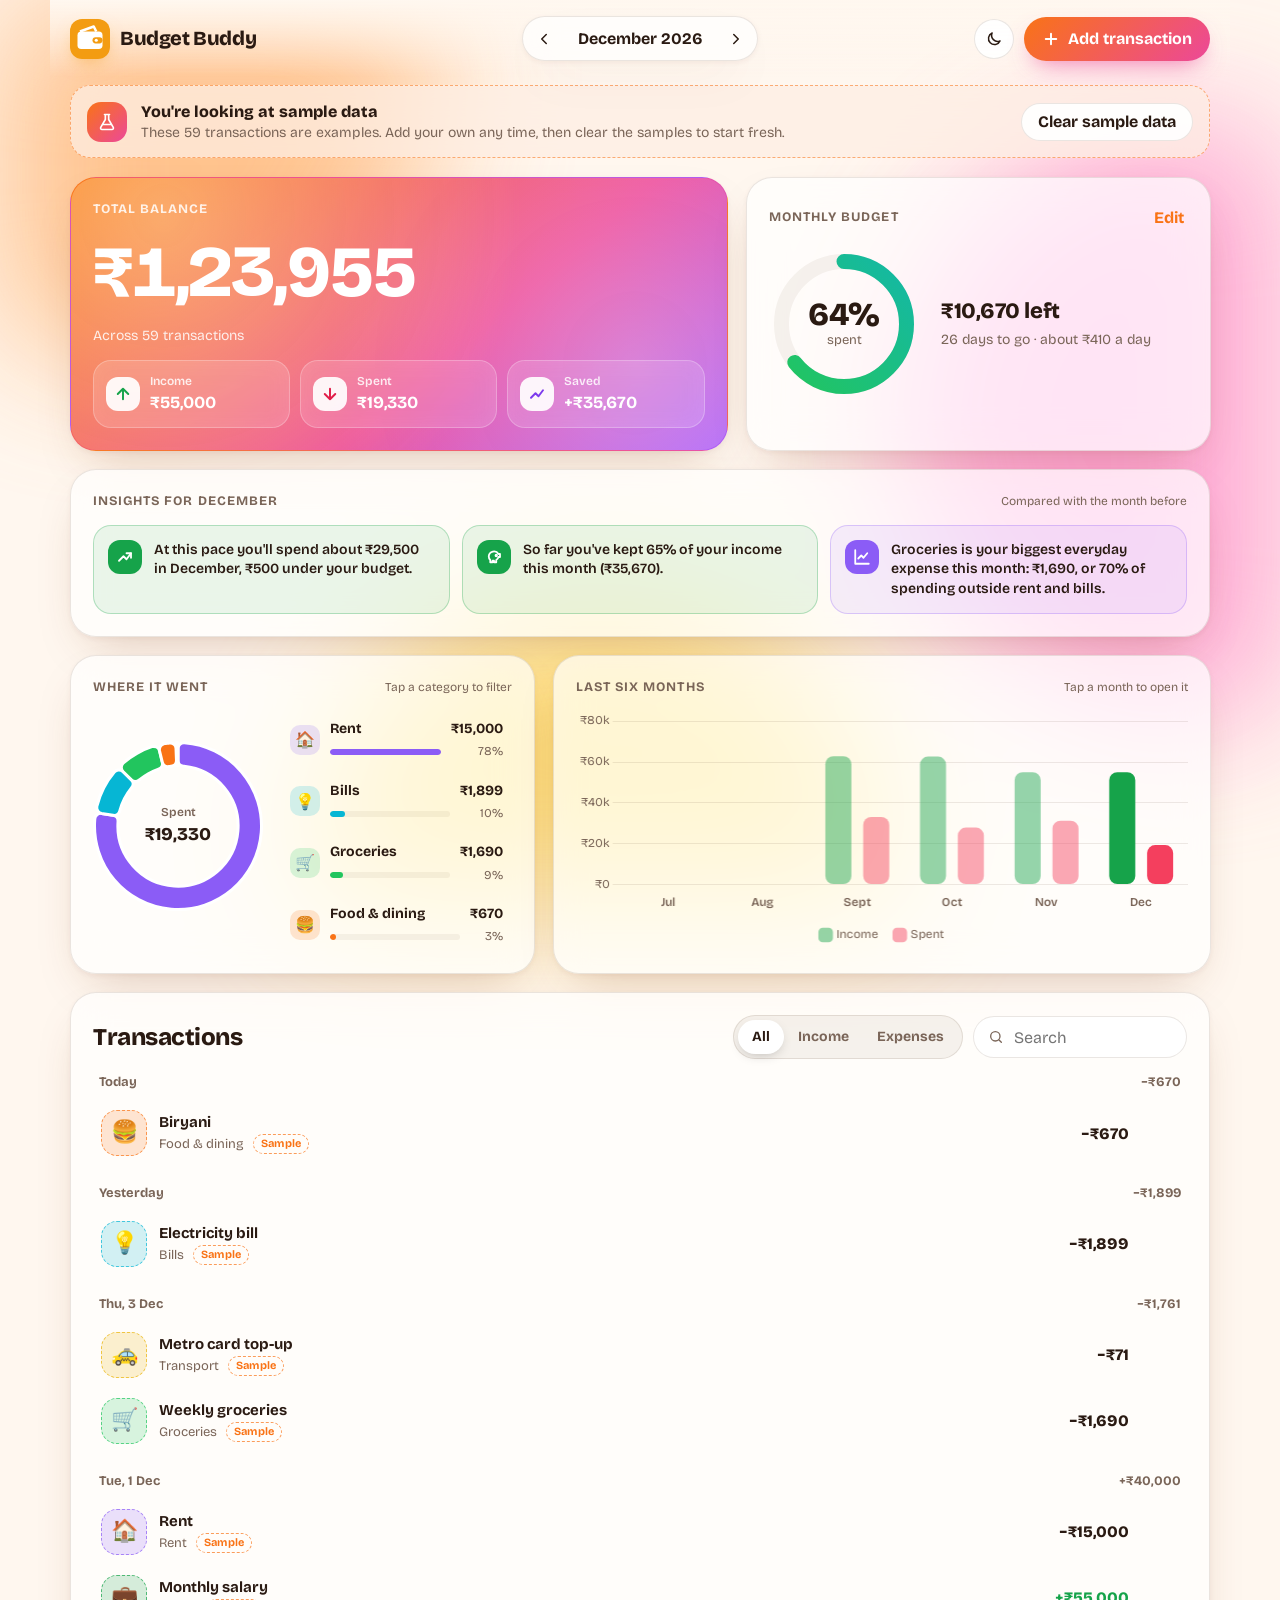
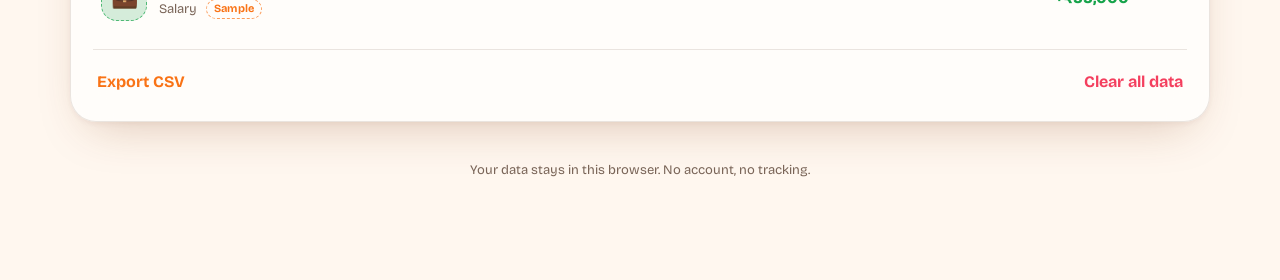
==== commit 7a60cfe8: "Add sample data on first visit, editing, spending insights and tests - First visit opens with four m" ====
--- a/index.html
+++ b/index.html
@@ -73,6 +73,17 @@
   <main class="bento">
     <h1 class="visually-hidden">Budget Buddy</h1>
 
+    <section class="sample-banner" id="sampleBanner" aria-labelledby="sampleTitle" hidden>
+      <span class="sample-icon" aria-hidden="true">
+        <svg viewBox="0 0 24 24"><path d="M9 3h6M10 3v6L4.5 18.5A1.7 1.7 0 0 0 6 21h12a1.7 1.7 0 0 0 1.5-2.5L14 9V3" /><path d="M7.5 15h9" /></svg>
+      </span>
+      <div class="sample-copy">
+        <h2 id="sampleTitle">You're looking at sample data</h2>
+        <p id="sampleText"></p>
+      </div>
+      <button type="button" class="btn btn-ghost btn-small" id="clearSamples">Clear sample data</button>
+    </section>
+
     <section class="card balance-card" aria-labelledby="balanceTitle">
       <div class="balance-glow" aria-hidden="true"></div>
       <h2 id="balanceTitle" class="card-label">Total balance</h2>
@@ -148,6 +159,14 @@
       </div>
     </section>
 
+    <section class="card insights-card" aria-labelledby="insightsTitle">
+      <div class="card-head">
+        <h2 id="insightsTitle" class="card-label">Insights</h2>
+        <span class="card-hint">Compared with the month before</span>
+      </div>
+      <ul class="insight-list" id="insightList" aria-live="polite"></ul>
+    </section>
+
     <section class="card category-card" aria-labelledby="categoryTitle">
       <div class="card-head">
         <h2 id="categoryTitle" class="card-label">Where it went</h2>
@@ -213,9 +232,12 @@
       <div class="sheet-grabber" aria-hidden="true"></div>
       <div class="sheet-head">
         <h2 id="sheetTitle">New transaction</h2>
-        <button type="button" class="icon-btn" data-close-sheet aria-label="Close">
-          <svg viewBox="0 0 24 24" aria-hidden="true"><path d="M6 6l12 12M18 6 6 18" /></svg>
-        </button>
+        <div class="sheet-actions">
+          <button type="button" class="text-btn danger" id="deleteFromSheet" hidden>Delete</button>
+          <button type="button" class="icon-btn" data-close-sheet aria-label="Close">
+            <svg viewBox="0 0 24 24" aria-hidden="true"><path d="M6 6l12 12M18 6 6 18" /></svg>
+          </button>
+        </div>
       </div>
 
       <div class="segmented type-toggle" role="radiogroup" aria-label="Type">
@@ -254,6 +276,7 @@
   <div class="toast-region" aria-live="polite" id="toasts"></div>
 
   <script src="chart.umd.min.js"></script>
+  <script src="lib.js"></script>
   <script src="script.js"></script>
 </body>
 </html>
--- a/style.css
+++ b/style.css
@@ -406,19 +406,24 @@
   animation-delay: 140ms;
 }
 
+.insights-card {
+  grid-column: span 12;
+  animation-delay: 220ms;
+}
+
 .category-card {
   grid-column: span 5;
-  animation-delay: 220ms;
+  animation-delay: 300ms;
 }
 
 .trend-card {
   grid-column: span 7;
-  animation-delay: 300ms;
+  animation-delay: 380ms;
 }
 
 .list-card {
   grid-column: span 12;
-  animation-delay: 380ms;
+  animation-delay: 460ms;
 }
 
 .card-head {
@@ -440,6 +445,60 @@
 .card-hint {
   color: var(--muted);
   font-size: 12px;
+}
+
+/* ---------- Sample data banner ---------- */
+
+.sample-banner {
+  grid-column: span 12;
+  display: flex;
+  align-items: center;
+  gap: 14px;
+  padding: 14px 16px;
+  border: 1.5px dashed color-mix(in srgb, var(--primary) 55%, transparent);
+  border-radius: 20px;
+  background: color-mix(in srgb, var(--primary) 9%, var(--surface));
+  backdrop-filter: blur(18px);
+  animation: card-in 800ms var(--ease-out) both;
+}
+
+.sample-banner[hidden] {
+  display: none;
+}
+
+.sample-icon {
+  display: grid;
+  place-items: center;
+  flex: none;
+  width: 40px;
+  height: 40px;
+  border-radius: 14px;
+  background: linear-gradient(135deg, var(--primary), var(--primary-2));
+  color: #fff;
+}
+
+.sample-icon svg {
+  width: 20px;
+  height: 20px;
+}
+
+.sample-copy {
+  flex: 1;
+  min-width: 0;
+}
+
+.sample-copy h2 {
+  font-size: 16px;
+  font-weight: 800;
+}
+
+.sample-copy p {
+  color: var(--muted);
+  font-size: 14px;
+}
+
+.sample-banner .btn {
+  flex: none;
 }
 
 /* ---------- Balance ---------- */
@@ -739,6 +798,79 @@
   border: 1px solid var(--line);
   border-radius: 12px;
   background: var(--surface-solid);
+}
+
+/* ---------- Insights ---------- */
+
+.insight-list {
+  display: grid;
+  grid-template-columns: repeat(auto-fit, minmax(min(100%, 260px), 1fr));
+  gap: 12px;
+  margin: 0;
+  padding: 0;
+  list-style: none;
+}
+
+.insight {
+  --tone: #8b5cf6;
+  display: flex;
+  align-items: flex-start;
+  gap: 12px;
+  padding: 14px;
+  border: 1px solid color-mix(in srgb, var(--tone) 28%, transparent);
+  border-radius: 18px;
+  background: color-mix(in srgb, var(--tone) 9%, transparent);
+  animation: slide-in 500ms var(--ease-out) both;
+  animation-delay: calc(var(--i) * 70ms);
+  transition: transform 300ms var(--ease-spring);
+}
+
+.insight:hover {
+  transform: translateY(-3px);
+}
+
+.insight.warn {
+  --tone: #f97316;
+}
+
+.insight.good {
+  --tone: #16a34a;
+}
+
+:root[data-theme="dark"] .insight.good {
+  --tone: #4ade80;
+}
+
+.insight-icon {
+  display: grid;
+  place-items: center;
+  flex: none;
+  width: 34px;
+  height: 34px;
+  border-radius: 12px;
+  background: var(--tone);
+  color: #fff;
+}
+
+:root[data-theme="dark"] .insight.good .insight-icon {
+  color: #052e16;
+}
+
+.insight-icon svg {
+  width: 18px;
+  height: 18px;
+  stroke-width: 2.4;
+}
+
+.insight p {
+  font-size: 14px;
+  font-weight: 600;
+  line-height: 1.4;
+}
+
+.insight-empty {
+  color: var(--muted);
+  font-size: 14px;
 }
 
 /* ---------- Categories ---------- */
@@ -1038,14 +1170,27 @@
 
 .tx {
   display: grid;
-  grid-template-columns: 46px minmax(0, 1fr) auto 36px;
+  grid-template-columns: minmax(0, 1fr) 36px;
   align-items: center;
-  gap: 12px;
-  padding: 10px 8px;
+  gap: 6px;
+  padding-right: 8px;
   border-radius: 18px;
   transition: background 200ms ease;
   animation: slide-in 500ms var(--ease-out) both;
   animation-delay: calc(var(--i) * 35ms);
+}
+
+.tx-open {
+  display: grid;
+  grid-template-columns: 46px minmax(0, 1fr) auto;
+  align-items: center;
+  gap: 12px;
+  min-width: 0;
+  padding: 10px 8px;
+  border: 0;
+  border-radius: 18px;
+  background: none;
+  text-align: left;
 }
 
 .tx:hover {
@@ -1088,9 +1233,29 @@
   white-space: nowrap;
 }
 
-.tx-main span {
+.tx-main > span {
   color: var(--muted);
   font-size: 13px;
+}
+
+/* Sample entries: a dashed icon and a tag, so they never pass for real ones. */
+.tx.is-sample .tx-icon {
+  outline: 1.5px dashed color-mix(in srgb, var(--c) 70%, transparent);
+  outline-offset: -1.5px;
+}
+
+.sample-tag {
+  display: inline-block;
+  margin-left: 6px;
+  padding: 0 7px;
+  border: 1px dashed color-mix(in srgb, var(--primary) 70%, transparent);
+  border-radius: 999px;
+  color: var(--primary);
+  font-size: 11px;
+  font-weight: 700;
+  line-height: 18px;
+  letter-spacing: 0.02em;
+  vertical-align: 1px;
 }
 
 .tx-amount {
@@ -1118,7 +1283,7 @@
 }
 
 .tx:hover .tx-delete,
-.tx-delete:focus-visible {
+.tx:focus-within .tx-delete {
   opacity: 1;
 }
 
@@ -1364,6 +1529,22 @@
   letter-spacing: -0.02em;
 }
 
+.sheet-actions {
+  display: flex;
+  align-items: center;
+  gap: 8px;
+}
+
+.sheet-actions .text-btn {
+  padding: 8px 12px;
+  border-radius: 999px;
+}
+
+.sheet-actions .text-btn:hover {
+  background: color-mix(in srgb, var(--expense) 12%, transparent);
+  text-decoration: none;
+}
+
 .type-toggle {
   display: grid;
   grid-template-columns: 1fr 1fr;
@@ -1846,9 +2027,40 @@
   }
 
   .tx {
-    grid-template-columns: 42px minmax(0, 1fr) auto 34px;
+    grid-template-columns: minmax(0, 1fr) 34px;
+    gap: 2px;
+    padding-right: 2px;
+  }
+
+  .tx-open {
+    grid-template-columns: 42px minmax(0, 1fr) auto;
     gap: 10px;
     padding: 8px 4px;
+  }
+
+  .sample-banner {
+    flex-wrap: wrap;
+    align-items: flex-start;
+    gap: 12px;
+    padding: 14px;
+  }
+
+  .sample-icon {
+    width: 34px;
+    height: 34px;
+    border-radius: 12px;
+  }
+
+  .sample-copy {
+    flex-basis: calc(100% - 46px);
+  }
+
+  .sample-copy p {
+    font-size: 13px;
+  }
+
+  .sample-banner .btn {
+    width: 100%;
   }
 
   .tx-icon {
